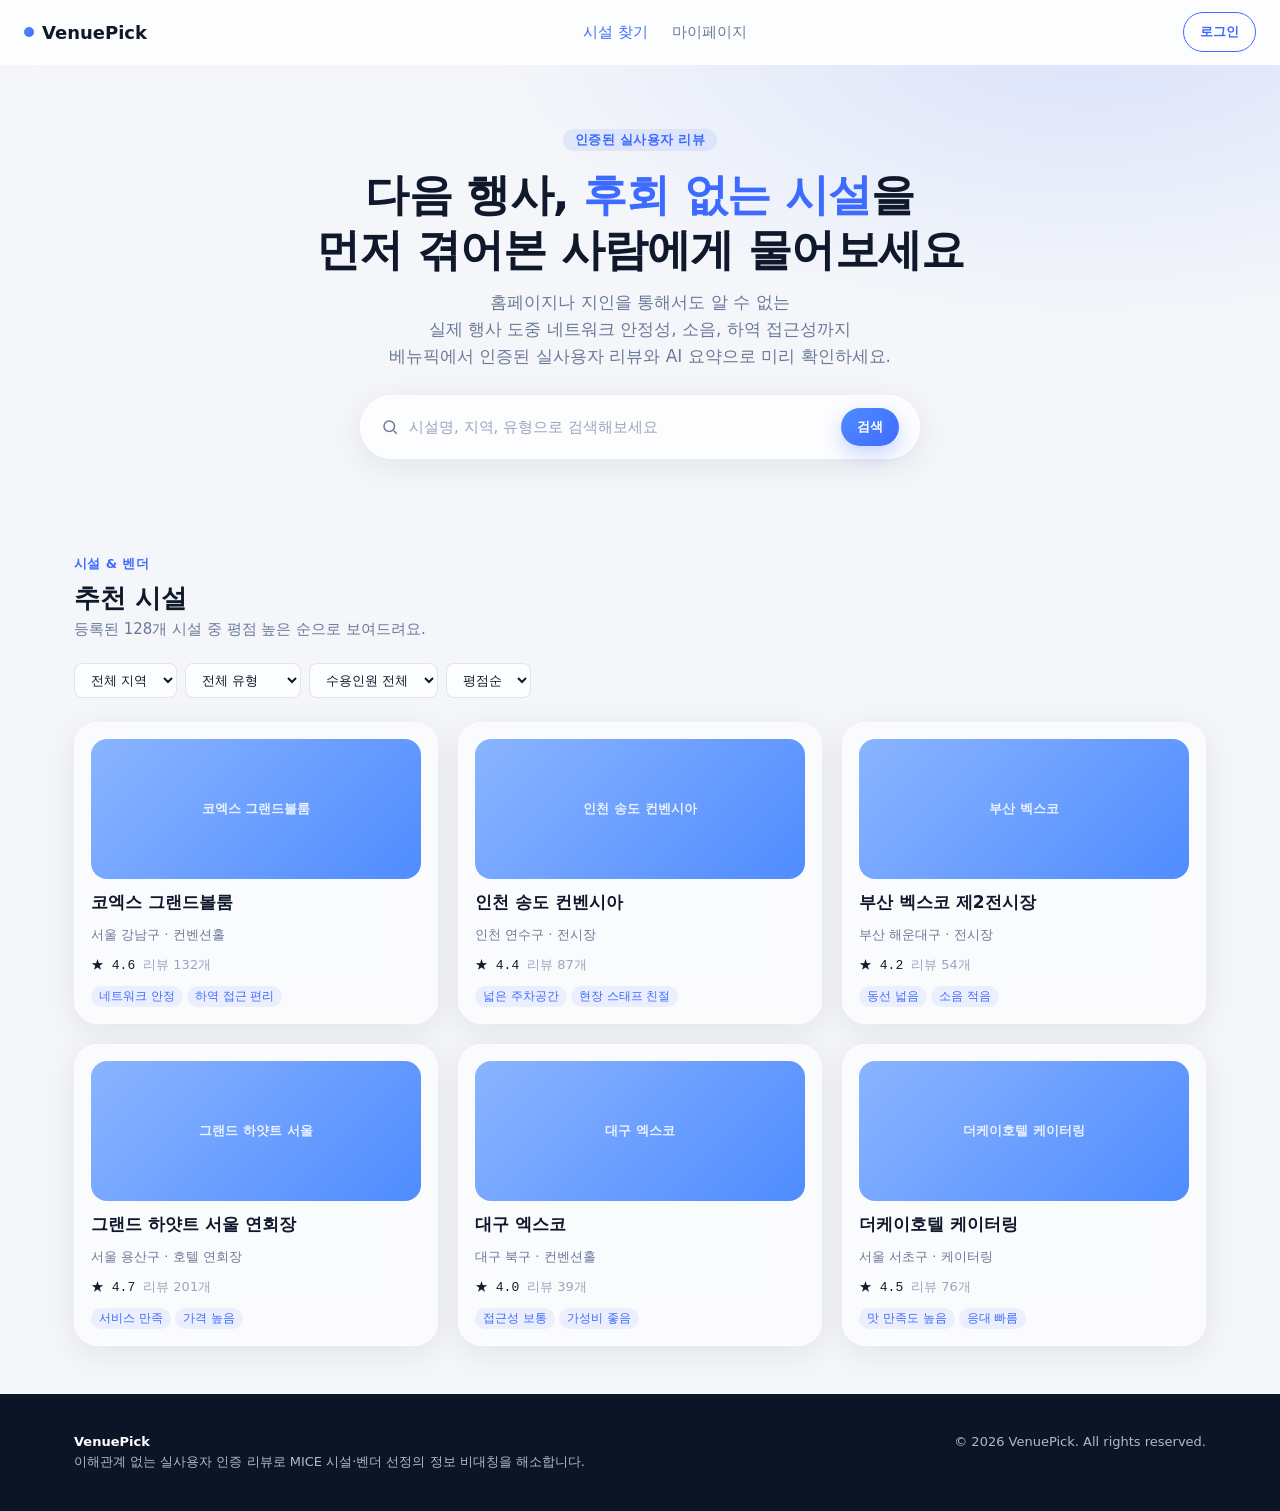
==== venuepick/prototype/index.html @ 82d4fcbd "rename folder" ====
<!doctype html>
<html lang="ko">
<head>
<meta charset="UTF-8" />
<meta name="viewport" content="width=device-width, initial-scale=1.0" />
<title>베뉴픽 | 이해관계 없는 실사용자 후기로 찾는 MICE 시설</title>
<meta name="description" content="PCO·이벤트 담당자를 위한 시설·벤더 비교 플랫폼. 인증된 실사용자 리뷰와 AI 요약으로 리스크 없는 선택을 하세요." />
<link rel="stylesheet" href="css/style.css" />
</head>
<body>

<nav class="nav-bar">
  <a href="index.html" class="nav-logo"><span class="dot"></span>VenuePick</a>
  <div class="nav-links">
    <a href="index.html" class="nav-link active">시설 찾기</a>
    <a href="mypage.html" class="nav-link">마이페이지</a>
  </div>
  <div class="nav-actions">
    <button class="btn btn-outline btn-sm">로그인</button>
  </div>
  <button class="nav-toggle" aria-label="메뉴 열기"></button>
</nav>

<header class="hero-band">
  <div class="hero-eyebrow">인증된 실사용자 리뷰</div>
  <h1 class="hero-title">다음 행사, <span>후회 없는 시설</span>을<br />먼저 겪어본 사람에게 물어보세요</h1>
  <p class="hero-sub">
    홈페이지나 지인을 통해서도 알 수 없는<br />
    실제 행사 도중 네트워크 안정성, 소음, 하역 접근성까지<br />
    베뉴픽에서 인증된 실사용자 리뷰와 AI 요약으로 미리 확인하세요.
  </p>
  <div class="hero-search-wrap">
    <div class="search-input">
      <svg width="18" height="18" viewBox="0 0 24 24" fill="none" stroke="currentColor" stroke-width="2"><circle cx="11" cy="11" r="7"/><path d="m21 21-4.3-4.3"/></svg>
      <input type="text" placeholder="시설명, 지역, 유형으로 검색해보세요" />
      <button class="btn btn-primary btn-sm">검색</button>
    </div>
  </div>
</header>

<main class="content-band">
  <div class="container">
    <div class="section-head">
      <div class="section-eyebrow">시설 & 벤더</div>
      <h2 class="section-title">추천 시설</h2>
      <p class="section-desc">등록된 128개 시설 중 평점 높은 순으로 보여드려요.</p>
    </div>

    <div class="filter-bar">
      <select class="filter-select">
        <option>전체 지역</option>
        <option>서울</option>
        <option>경기·인천</option>
        <option>부산</option>
        <option>대구·경북</option>
      </select>
      <select class="filter-select">
        <option>전체 유형</option>
        <option>컨벤션홀</option>
        <option>전시장</option>
        <option>케이터링</option>
        <option>호텔 연회장</option>
      </select>
      <select class="filter-select">
        <option>수용인원 전체</option>
        <option>~100명</option>
        <option>100~300명</option>
        <option>300~1000명</option>
        <option>1000명 이상</option>
      </select>
      <select class="filter-select">
        <option>평점순</option>
        <option>최신순</option>
      </select>
    </div>

    <div class="facility-grid" style="margin-top:24px;">

      <a href="facility.html" class="glass-card card-facility fade-up" style="text-decoration:none; color:inherit;">
        <div class="thumb">코엑스 그랜드볼룸</div>
        <h3 class="name">코엑스 그랜드볼룸</h3>
        <div class="region">서울 강남구 · 컨벤션홀</div>
        <div class="meta-row">
          <span class="rating-num">★ 4.6</span>
          <span class="review-count">리뷰 132개</span>
        </div>
        <div class="tag-row">
          <span class="tag-chip">네트워크 안정</span>
          <span class="tag-chip">하역 접근 편리</span>
        </div>
      </a>

      <a href="facility.html" class="glass-card card-facility fade-up" style="text-decoration:none; color:inherit;">
        <div class="thumb">인천 송도 컨벤시아</div>
        <h3 class="name">인천 송도 컨벤시아</h3>
        <div class="region">인천 연수구 · 전시장</div>
        <div class="meta-row">
          <span class="rating-num">★ 4.4</span>
          <span class="review-count">리뷰 87개</span>
        </div>
        <div class="tag-row">
          <span class="tag-chip">넓은 주차공간</span>
          <span class="tag-chip">현장 스태프 친절</span>
        </div>
      </a>

      <a href="facility.html" class="glass-card card-facility fade-up" style="text-decoration:none; color:inherit;">
        <div class="thumb">부산 벡스코</div>
        <h3 class="name">부산 벡스코 제2전시장</h3>
        <div class="region">부산 해운대구 · 전시장</div>
        <div class="meta-row">
          <span class="rating-num">★ 4.2</span>
          <span class="review-count">리뷰 54개</span>
        </div>
        <div class="tag-row">
          <span class="tag-chip">동선 넓음</span>
          <span class="tag-chip">소음 적음</span>
        </div>
      </a>

      <a href="facility.html" class="glass-card card-facility fade-up" style="text-decoration:none; color:inherit;">
        <div class="thumb">그랜드 하얏트 서울</div>
        <h3 class="name">그랜드 하얏트 서울 연회장</h3>
        <div class="region">서울 용산구 · 호텔 연회장</div>
        <div class="meta-row">
          <span class="rating-num">★ 4.7</span>
          <span class="review-count">리뷰 201개</span>
        </div>
        <div class="tag-row">
          <span class="tag-chip">서비스 만족</span>
          <span class="tag-chip">가격 높음</span>
        </div>
      </a>

      <a href="facility.html" class="glass-card card-facility fade-up" style="text-decoration:none; color:inherit;">
        <div class="thumb">대구 엑스코</div>
        <h3 class="name">대구 엑스코</h3>
        <div class="region">대구 북구 · 컨벤션홀</div>
        <div class="meta-row">
          <span class="rating-num">★ 4.0</span>
          <span class="review-count">리뷰 39개</span>
        </div>
        <div class="tag-row">
          <span class="tag-chip">접근성 보통</span>
          <span class="tag-chip">가성비 좋음</span>
        </div>
      </a>

      <a href="facility.html" class="glass-card card-facility fade-up" style="text-decoration:none; color:inherit;">
        <div class="thumb">더케이호텔 케이터링</div>
        <h3 class="name">더케이호텔 케이터링</h3>
        <div class="region">서울 서초구 · 케이터링</div>
        <div class="meta-row">
          <span class="rating-num">★ 4.5</span>
          <span class="review-count">리뷰 76개</span>
        </div>
        <div class="tag-row">
          <span class="tag-chip">맛 만족도 높음</span>
          <span class="tag-chip">응대 빠름</span>
        </div>
      </a>

    </div>

    <!-- 검색 결과 0건일 때 노출되는 empty-state 예시 (기본 숨김) -->
    <div class="glass-card empty-state" style="display:none; margin-top:24px;">
      <div class="icon">
        <svg width="24" height="24" viewBox="0 0 24 24" fill="none" stroke="currentColor" stroke-width="2"><circle cx="11" cy="11" r="7"/><path d="m21 21-4.3-4.3"/></svg>
      </div>
      <p>조건에 맞는 시설이 없어요</p>
      <button class="btn btn-outline btn-sm">필터 초기화</button>
    </div>
  </div>
</main>

<footer class="footer">
  <div class="container">
    <div>
      <div class="footer-brand">VenuePick</div>
      <div>이해관계 없는 실사용자 인증 리뷰로 MICE 시설·벤더 선정의 정보 비대칭을 해소합니다.</div>
    </div>
    <div>© 2026 VenuePick. All rights reserved.</div>
  </div>
</footer>

<script src="js/app.js"></script>
</body>
</html>
---- venuepick/prototype/css/style.css ----
/* ============================================================
   VenuePick — design-system.md 기반 토큰 + 컴포넌트 스타일
   ============================================================ */

:root {
  /* colors */
  --primary: #3e6bff;
  --primary-soft: #4f8cff;
  --primary-tint: #8ab4ff;
  --primary-pale: #c3d6ff;
  --on-primary: #ffffff;
  --ink: #10192b;
  --ink-strong: #0b1526;
  --body: #6b7a99;
  --mute: #9aa5bd;
  --hairline: rgba(16, 25, 43, 0.1);
  --hairline-dark: rgba(255, 255, 255, 0.12);
  --base-bg: #f4f6fa;
  --deep-bg: #0b1526;
  --deep-bg-soft: #101d33;
  --glass-light: rgba(255, 255, 255, 0.55);
  --glass-light-strong: rgba(255, 255, 255, 0.75);
  --glass-dark: rgba(20, 35, 60, 0.55);
  --glass-border-light: rgba(255, 255, 255, 0.6);
  --glass-border-dark: rgba(255, 255, 255, 0.12);
  --warning: #e8a33d;
  --warning-bg: rgba(232, 163, 61, 0.14);
  --on-dark-ink: #f4f6fa;
  --on-dark-body: #aeb9d1;

  /* radius */
  --radius-sm: 8px;
  --radius-md: 16px;
  --radius-lg: 24px;
  --radius-pill: 9999px;

  /* spacing */
  --space-xxs: 2px;
  --space-xs: 4px;
  --space-sm: 8px;
  --space-md: 12px;
  --space-lg: 16px;
  --space-xl: 20px;
  --space-2xl: 24px;
  --space-3xl: 32px;
  --space-4xl: 40px;
  --space-5xl: 48px;
  --space-6xl: 64px;

  /* elevation */
  --shadow-glass: 0 8px 32px rgba(16, 25, 43, 0.08);
  --shadow-glass-hover: 0 16px 40px rgba(16, 25, 43, 0.14);
  --shadow-glass-dark: 0 8px 32px rgba(0, 0, 0, 0.35);
  --shadow-glass-dark-hover: 0 16px 40px rgba(0, 0, 0, 0.45);
  --shadow-modal: 0 24px 64px rgba(11, 21, 38, 0.35);

  /* fonts */
  --font-display: "Pretendard", "Space Grotesk", system-ui, -apple-system, sans-serif;
  --font-body: "Pretendard", "Inter", system-ui, -apple-system, sans-serif;
  --font-mono: "JetBrains Mono", "SFMono-Regular", Menlo, monospace;
}

* { box-sizing: border-box; }
html, body { margin: 0; padding: 0; }

body {
  font-family: var(--font-body);
  background: var(--base-bg);
  color: var(--ink);
  -webkit-font-smoothing: antialiased;
}

a { color: inherit; text-decoration: none; }
ul { list-style: none; margin: 0; padding: 0; }
button { font-family: inherit; cursor: pointer; border: none; }
input, select, textarea { font-family: inherit; }

.container {
  max-width: 1180px;
  margin: 0 auto;
  padding: 0 var(--space-2xl);
}

/* ---------- nav-bar ---------- */
.nav-bar {
  position: sticky;
  top: 0;
  z-index: 40;
  display: flex;
  align-items: center;
  justify-content: space-between;
  gap: var(--space-lg);
  padding: var(--space-md) var(--space-2xl);
  background: var(--glass-light-strong);
  backdrop-filter: blur(16px);
  -webkit-backdrop-filter: blur(16px);
  border-bottom: 1px solid var(--glass-border-light);
}

.nav-logo {
  display: flex;
  align-items: center;
  gap: var(--space-sm);
  font-family: var(--font-display);
  font-weight: 700;
  font-size: 18px;
  color: var(--ink);
}
.nav-logo .dot {
  width: 10px;
  height: 10px;
  border-radius: 50%;
  background: linear-gradient(135deg, var(--primary-soft), var(--primary));
}

.nav-links {
  display: flex;
  align-items: center;
  gap: var(--space-2xl);
}
.nav-link {
  font-size: 15px;
  color: var(--body);
  font-weight: 500;
  transition: color 150ms ease;
}
.nav-link.active,
.nav-link:hover { color: var(--primary); }

.nav-actions { display: flex; align-items: center; gap: var(--space-md); }

.nav-toggle {
  display: none;
  background: none;
  width: 36px;
  height: 36px;
  border-radius: var(--radius-sm);
  align-items: center;
  justify-content: center;
}
.nav-toggle span,
.nav-toggle::before,
.nav-toggle::after {
  content: "";
  display: block;
  width: 18px;
  height: 2px;
  background: var(--ink);
  border-radius: 2px;
  position: relative;
}
.nav-toggle::before { margin-bottom: 4px; }
.nav-toggle::after { margin-top: 4px; }

/* ---------- buttons ---------- */
.btn {
  display: inline-flex;
  align-items: center;
  justify-content: center;
  gap: var(--space-xs);
  font-weight: 600;
  font-size: 15px;
  line-height: 22px;
  border-radius: var(--radius-pill);
  padding: var(--space-md) var(--space-2xl);
  transition: transform 150ms ease, box-shadow 150ms ease, opacity 150ms ease;
  white-space: nowrap;
}
.btn:active { transform: scale(0.98); }

.btn-primary {
  background: linear-gradient(135deg, var(--primary-soft), var(--primary));
  color: var(--on-primary);
  box-shadow: 0 8px 20px rgba(62, 107, 255, 0.28);
}
.btn-primary:hover { box-shadow: 0 12px 28px rgba(62, 107, 255, 0.36); }
.btn-primary:disabled {
  opacity: 0.45;
  box-shadow: none;
  cursor: not-allowed;
}

.btn-outline {
  background: var(--glass-light);
  color: var(--primary);
  border: 1.5px solid var(--primary);
}
.btn-outline:hover { background: rgba(62, 107, 255, 0.08); }

.btn-ghost {
  background: transparent;
  color: var(--body);
  padding: var(--space-sm) var(--space-lg);
}
.btn-ghost:hover { color: var(--ink); }

.btn-ghost.danger:hover { color: #c0392b; }

.btn-sm { padding: var(--space-sm) var(--space-lg); font-size: 13px; }

/* ---------- inputs ---------- */
.search-input {
  display: flex;
  align-items: center;
  gap: var(--space-sm);
  background: var(--glass-light-strong);
  backdrop-filter: blur(12px);
  border: 1px solid var(--glass-border-light);
  border-radius: var(--radius-pill);
  padding: var(--space-md) var(--space-xl);
  box-shadow: var(--shadow-glass);
}
.search-input input {
  border: none;
  background: transparent;
  outline: none;
  font-size: 15px;
  color: var(--ink);
  flex: 1;
  min-width: 0;
}
.search-input input::placeholder { color: var(--mute); }
.search-input svg { flex-shrink: 0; color: var(--body); }

.filter-bar {
  display: flex;
  flex-wrap: wrap;
  gap: var(--space-sm);
  margin-top: var(--space-xl);
}
.filter-select {
  background: var(--glass-light-strong);
  color: var(--ink);
  border: 1px solid var(--hairline);
  border-radius: var(--radius-sm);
  padding: var(--space-sm) var(--space-md);
  font-size: 13px;
  font-weight: 500;
}

/* ---------- hero-band ---------- */
.hero-band {
  background:
    radial-gradient(600px 300px at 85% -10%, rgba(62, 107, 255, 0.14), transparent),
    var(--base-bg);
  padding: var(--space-6xl) var(--space-2xl) var(--space-5xl);
  text-align: center;
}
.hero-eyebrow {
  display: inline-flex;
  align-items: center;
  gap: var(--space-xs);
  font-size: 13px;
  font-weight: 600;
  letter-spacing: 0.4px;
  color: var(--primary);
  background: rgba(62, 107, 255, 0.1);
  border-radius: var(--radius-pill);
  padding: var(--space-xxs) var(--space-md);
  margin-bottom: var(--space-lg);
}
.hero-title {
  font-family: var(--font-display);
  font-weight: 700;
  font-size: 44px;
  line-height: 1.25;
  letter-spacing: -0.8px;
  color: var(--ink);
  margin: 0 0 var(--space-md);
}
.hero-title span { color: var(--primary); }
.hero-sub {
  font-size: 17px;
  color: var(--body);
  max-width: 560px;
  margin: 0 auto var(--space-2xl);
  line-height: 1.6;
}
.hero-search-wrap { max-width: 560px; margin: 0 auto; }

/* ---------- content bands ---------- */
.content-band { padding: var(--space-5xl) var(--space-2xl); }
.content-band-dark {
  background: linear-gradient(180deg, var(--deep-bg) 0%, var(--deep-bg-soft) 100%);
  color: var(--on-dark-ink);
  padding: var(--space-5xl) var(--space-2xl);
}
.section-head { margin-bottom: var(--space-2xl); }
.section-eyebrow {
  font-size: 13px;
  font-weight: 600;
  letter-spacing: 0.4px;
  color: var(--primary);
  text-transform: uppercase;
  margin-bottom: var(--space-sm);
}
.content-band-dark .section-eyebrow { color: var(--primary-tint); }
.section-title {
  font-family: var(--font-display);
  font-weight: 700;
  font-size: 26px;
  margin: 0;
}
.section-desc { color: var(--body); font-size: 15px; margin-top: var(--space-xs); }
.content-band-dark .section-desc { color: var(--on-dark-body); }

/* ---------- glass card base ---------- */
.glass-card {
  background: var(--glass-light);
  backdrop-filter: blur(20px);
  -webkit-backdrop-filter: blur(20px);
  border: 1px solid var(--glass-border-light);
  border-radius: var(--radius-lg);
  box-shadow: var(--shadow-glass);
  transition: transform 150ms ease, box-shadow 150ms ease;
}
.glass-card:hover { transform: translateY(-2px); box-shadow: var(--shadow-glass-hover); }

.glass-card-dark {
  background: var(--glass-dark);
  backdrop-filter: blur(20px);
  -webkit-backdrop-filter: blur(20px);
  border: 1px solid var(--glass-border-dark);
  border-radius: var(--radius-lg);
  box-shadow: var(--shadow-glass-dark);
  color: var(--on-dark-ink);
}

/* ---------- card-facility ---------- */
.facility-grid {
  display: grid;
  grid-template-columns: repeat(3, 1fr);
  gap: var(--space-xl);
}
.card-facility { padding: var(--space-lg); display: flex; flex-direction: column; gap: var(--space-md); }
.card-facility .thumb {
  height: 140px;
  border-radius: var(--radius-md);
  background: linear-gradient(135deg, var(--primary-tint), var(--primary-soft));
  display: flex;
  align-items: center;
  justify-content: center;
  color: rgba(255, 255, 255, 0.85);
  font-size: 13px;
  font-weight: 600;
}
.card-facility .name {
  font-family: var(--font-display);
  font-weight: 700;
  font-size: 17px;
  margin: 0;
}
.card-facility .region { color: var(--body); font-size: 13px; }
.card-facility .meta-row {
  display: flex;
  align-items: center;
  gap: var(--space-sm);
  font-size: 13px;
}
.rating-num {
  font-family: var(--font-mono);
  font-weight: 500;
  color: var(--ink);
}
.rating-num.lg { font-size: 28px; font-weight: 700; }
.review-count { color: var(--mute); }
.tag-row { display: flex; flex-wrap: wrap; gap: var(--space-xs); }
.tag-chip {
  background: rgba(62, 107, 255, 0.08);
  color: var(--primary);
  font-size: 12px;
  font-weight: 500;
  padding: var(--space-xxs) var(--space-sm);
  border-radius: var(--radius-pill);
}

/* ---------- empty-state ---------- */
.empty-state {
  text-align: center;
  padding: var(--space-4xl);
  color: var(--body);
}
.empty-state .icon {
  width: 56px;
  height: 56px;
  border-radius: 50%;
  background: rgba(62, 107, 255, 0.08);
  color: var(--primary);
  display: flex;
  align-items: center;
  justify-content: center;
  margin: 0 auto var(--space-lg);
}
.empty-state p { margin: 0 0 var(--space-lg); font-size: 15px; }

/* ---------- badge-verified ---------- */
.badge-verified {
  display: inline-flex;
  align-items: center;
  gap: var(--space-xxs);
  background: linear-gradient(135deg, var(--primary-soft), var(--primary-tint));
  color: var(--on-primary);
  font-size: 12px;
  font-weight: 600;
  padding: var(--space-xxs) var(--space-md);
  border-radius: var(--radius-pill);
}

/* ---------- facility detail header ---------- */
.detail-header {
  display: flex;
  gap: var(--space-2xl);
  align-items: flex-start;
  flex-wrap: wrap;
}
.detail-thumb {
  width: 260px;
  height: 180px;
  flex-shrink: 0;
  border-radius: var(--radius-lg);
  background: linear-gradient(135deg, var(--primary-tint), var(--primary-soft));
}
.detail-info { flex: 1; min-width: 240px; }
.breadcrumb { font-size: 13px; color: var(--mute); margin-bottom: var(--space-md); }
.breadcrumb a { color: var(--body); }
.detail-title {
  font-family: var(--font-display);
  font-size: 30px;
  font-weight: 700;
  margin: 0 0 var(--space-sm);
}
.detail-sub { color: var(--body); font-size: 14px; margin-bottom: var(--space-lg); }
.detail-rating-row { display: flex; align-items: center; gap: var(--space-lg); margin-bottom: var(--space-xl); }
.stars { color: var(--primary); letter-spacing: 2px; }

/* ---------- AI summary card ---------- */
.ai-summary-card { padding: var(--space-2xl); }
.ai-summary-head { display: flex; align-items: center; gap: var(--space-sm); margin-bottom: var(--space-xl); }
.ai-summary-head .badge-ai {
  background: rgba(138, 180, 255, 0.16);
  color: var(--primary-tint);
  font-size: 12px;
  font-weight: 700;
  padding: var(--space-xxs) var(--space-md);
  border-radius: var(--radius-pill);
}
.ai-summary-head h3 { margin: 0; font-family: var(--font-display); font-size: 19px; }
.ai-summary-grid { display: grid; grid-template-columns: 1fr 1fr; gap: var(--space-2xl); }
.ai-col h4 { margin: 0 0 var(--space-md); font-size: 14px; color: var(--on-dark-body); }
.ai-col.pros h4 { color: var(--primary-tint); }
.ai-col ul { display: flex; flex-direction: column; gap: var(--space-sm); }
.ai-col li {
  font-size: 14px;
  line-height: 1.6;
  padding-left: var(--space-lg);
  position: relative;
  color: var(--on-dark-ink);
}
.ai-col li::before {
  content: "";
  position: absolute;
  left: 0;
  top: 8px;
  width: 6px;
  height: 6px;
  border-radius: 50%;
  background: var(--primary-tint);
}
.ai-col.cons li::before { background: var(--warning); }
.ai-keywords { display: flex; flex-wrap: wrap; gap: var(--space-xs); margin-top: var(--space-xl); }
.ai-keyword {
  background: rgba(255, 255, 255, 0.08);
  border: 1px solid var(--glass-border-dark);
  color: var(--on-dark-ink);
  font-size: 12px;
  padding: var(--space-xxs) var(--space-md);
  border-radius: var(--radius-pill);
}
.ai-summary-note {
  color: var(--on-dark-body);
  font-size: 14px;
  padding: var(--space-lg) 0;
}

/* ---------- stat cards ---------- */
.stat-grid {
  display: grid;
  grid-template-columns: repeat(3, 1fr);
  gap: var(--space-xl);
  margin-bottom: var(--space-2xl);
}
.stat-card { padding: var(--space-xl); text-align: left; }
.stat-label { font-size: 13px; color: var(--on-dark-body); margin-bottom: var(--space-sm); }
.stat-value { font-family: var(--font-mono); font-size: 30px; font-weight: 700; color: var(--on-dark-ink); }
.stat-value small { font-size: 15px; font-weight: 500; color: var(--on-dark-body); margin-left: var(--space-xs); }

/* ---------- chart + wordcloud row ---------- */
.insight-grid {
  display: grid;
  grid-template-columns: 1fr 1fr;
  gap: var(--space-xl);
}
.chart-card, .wordcloud-card { padding: var(--space-2xl); }
.chart-card h4, .wordcloud-card h4 {
  margin: 0 0 var(--space-xl);
  font-family: var(--font-display);
  font-size: 16px;
  color: var(--on-dark-ink);
}
.donut-wrap { display: flex; align-items: center; gap: var(--space-2xl); flex-wrap: wrap; }
.donut {
  width: 148px;
  height: 148px;
  border-radius: 50%;
  flex-shrink: 0;
  position: relative;
  display: flex;
  align-items: center;
  justify-content: center;
}
.donut::before {
  content: "";
  position: absolute;
  inset: 22px;
  border-radius: 50%;
  background: var(--deep-bg-soft);
}
.donut-center { position: relative; z-index: 1; text-align: center; }
.donut-center .num { font-family: var(--font-mono); font-size: 22px; font-weight: 700; color: var(--on-dark-ink); }
.donut-center .lbl { font-size: 11px; color: var(--on-dark-body); }

.donut-legend { display: flex; flex-direction: column; gap: var(--space-md); flex: 1; min-width: 160px; }
.donut-legend-row { display: flex; align-items: center; gap: var(--space-sm); font-size: 13px; }
.donut-legend-row .swatch { width: 10px; height: 10px; border-radius: 3px; flex-shrink: 0; }
.donut-legend-row .name { flex: 1; color: var(--on-dark-ink); }
.donut-legend-row .val { font-family: var(--font-mono); color: var(--on-dark-body); font-size: 13px; }

.wordcloud { display: flex; flex-wrap: wrap; gap: var(--space-sm) var(--space-md); align-items: center; }
.wordcloud span { font-family: var(--font-display); font-weight: 600; }

/* ---------- reviews ---------- */
.review-list { display: flex; flex-direction: column; gap: var(--space-lg); }
.review-card { padding: var(--space-xl); }
.review-top { display: flex; align-items: center; justify-content: space-between; margin-bottom: var(--space-md); gap: var(--space-md); flex-wrap: wrap; }
.review-author { display: flex; align-items: center; gap: var(--space-sm); }
.avatar {
  width: 32px; height: 32px; border-radius: 50%;
  background: linear-gradient(135deg, var(--primary-tint), var(--primary));
  color: #fff; display: flex; align-items: center; justify-content: center;
  font-size: 13px; font-weight: 700;
}
.review-meta { font-size: 12px; color: var(--mute); }
.review-name { font-size: 14px; font-weight: 600; }
.review-rating-row {
  display: flex; flex-wrap: wrap; gap: var(--space-md);
  margin-bottom: var(--space-md);
  padding: var(--space-sm) var(--space-md);
  background: rgba(62, 107, 255, 0.05);
  border-radius: var(--radius-sm);
}
.rating-chip { display: flex; align-items: center; gap: var(--space-xs); font-size: 12px; color: var(--body); }
.rating-chip .rating-num { font-size: 13px; }
.review-body { font-size: 14px; line-height: 1.7; color: var(--ink); margin: 0; }

/* ---------- modal ---------- */
.modal-overlay {
  position: fixed; inset: 0;
  background: rgba(11, 21, 38, 0.45);
  backdrop-filter: blur(4px);
  display: flex; align-items: flex-end; justify-content: center;
  z-index: 100;
  opacity: 0; pointer-events: none;
  transition: opacity 200ms ease;
}
.modal-overlay.open { opacity: 1; pointer-events: auto; }
@media (min-width: 640px) {
  .modal-overlay { align-items: center; }
}
.modal-review {
  background: #ffffff;
  backdrop-filter: blur(24px);
  border: 1px solid var(--glass-border-light);
  box-shadow: var(--shadow-modal);
  border-radius: var(--radius-lg) var(--radius-lg) 0 0;
  width: 100%;
  max-width: 560px;
  max-height: 88vh;
  overflow-y: auto;
  padding: var(--space-2xl);
  transform: translateY(24px);
  transition: transform 200ms ease;
}
.modal-overlay.open .modal-review { transform: translateY(0); }
@media (min-width: 640px) {
  .modal-review { border-radius: var(--radius-lg); }
}
.modal-head { display: flex; align-items: center; justify-content: space-between; margin-bottom: var(--space-xl); }
.modal-head h3 { margin: 0; font-family: var(--font-display); font-size: 20px; }
.modal-close { background: none; color: var(--body); font-size: 20px; width: 32px; height: 32px; border-radius: 50%; }
.modal-close:hover { background: var(--hairline); }

.form-group { margin-bottom: var(--space-xl); }
.form-label { display: block; font-size: 13px; font-weight: 600; color: var(--ink); margin-bottom: var(--space-sm); }
.rating-input-row { display: flex; align-items: center; justify-content: space-between; padding: var(--space-sm) 0; }
.rating-input-row .cat-name { font-size: 14px; color: var(--body); }
.star-picker { display: flex; gap: var(--space-xs); }
.star-picker button { background: none; font-size: 20px; color: var(--hairline); transition: color 150ms; }
.star-picker button.filled,
.star-picker button:hover,
.star-picker button:hover ~ button { color: var(--primary-tint); }

.form-textarea {
  width: 100%;
  min-height: 110px;
  border-radius: var(--radius-md);
  border: 1px solid var(--hairline);
  background: rgba(255, 255, 255, 0.6);
  padding: var(--space-md) var(--space-lg);
  font-size: 14px;
  resize: vertical;
  outline: none;
  color: var(--ink);
}
.form-textarea:focus { border-color: var(--primary); }
.char-counter { text-align: right; font-size: 12px; color: var(--mute); margin-top: var(--space-xs); }
.char-counter.ok { color: var(--primary); }

.form-file {
  display: flex;
  align-items: center;
  justify-content: center;
  width: 100%;
  min-height: 72px;
  border: 1.5px dashed var(--hairline);
  border-radius: var(--radius-md);
  padding: var(--space-xl) var(--space-lg);
  text-align: center;
  font-size: 13px;
  line-height: 1.5;
  color: var(--body);
  cursor: pointer;
  background: rgba(255, 255, 255, 0.4);
}
.form-file:hover { border-color: var(--primary-tint); }
.file-hint { font-size: 12px; color: var(--mute); margin-top: var(--space-xs); }
.file-error { font-size: 12px; color: #c0392b; margin-top: var(--space-xs); display: none; }

.modal-actions { display: flex; gap: var(--space-md); margin-top: var(--space-2xl); }
.modal-actions .btn { flex: 1; }

/* ---------- toast ---------- */
.toast {
  position: fixed;
  bottom: var(--space-2xl);
  left: 50%;
  transform: translate(-50%, 16px);
  background: var(--ink-strong);
  color: #fff;
  font-size: 14px;
  padding: var(--space-md) var(--space-xl);
  border-radius: var(--radius-md);
  box-shadow: var(--shadow-modal);
  display: flex;
  align-items: center;
  gap: var(--space-sm);
  z-index: 200;
  opacity: 0;
  pointer-events: none;
  transition: opacity 200ms ease, transform 200ms ease;
}
.toast.show { opacity: 1; transform: translate(-50%, 0); }
.toast .check { color: var(--primary-tint); }

/* ---------- footer ---------- */
.footer {
  background: var(--deep-bg);
  color: var(--on-dark-body);
  padding: var(--space-4xl) var(--space-2xl);
  font-size: 13px;
}
.footer .container { display: flex; justify-content: space-between; flex-wrap: wrap; gap: var(--space-lg); }
.footer-brand { font-family: var(--font-display); font-weight: 700; color: #fff; margin-bottom: var(--space-xs); }

/* ---------- mypage ---------- */
.mypage-header { display: flex; align-items: center; justify-content: space-between; margin-bottom: var(--space-2xl); flex-wrap: wrap; gap: var(--space-md); }
.my-review-card { padding: var(--space-xl); }
.my-review-facility { font-size: 13px; color: var(--primary); font-weight: 600; margin-bottom: var(--space-xs); }
.my-review-actions { display: flex; gap: var(--space-xs); }

/* ---------- skeleton ---------- */
.skeleton {
  background: linear-gradient(90deg, var(--hairline) 25%, rgba(16,25,43,0.16) 37%, var(--hairline) 63%);
  background-size: 400% 100%;
  animation: skeleton-pulse 1.2s ease-in-out infinite;
}
@keyframes skeleton-pulse {
  0% { background-position: 100% 50%; }
  100% { background-position: 0 50%; }
}

/* ---------- animation ---------- */
@keyframes fade-up {
  from { opacity: 0; transform: translateY(8px); }
  to { opacity: 1; transform: translateY(0); }
}
.fade-up { animation: fade-up 200ms ease-out both; }

/* ---------- responsive ---------- */
@media (max-width: 960px) {
  .facility-grid { grid-template-columns: repeat(2, 1fr); }
  .stat-grid { grid-template-columns: 1fr 1fr 1fr; }
  .insight-grid { grid-template-columns: 1fr; }
}
@media (max-width: 768px) {
  .nav-links { display: none; }
  .nav-toggle { display: flex; }
  .facility-grid { grid-template-columns: 1fr; }
  .stat-grid { grid-template-columns: 1fr; }
  .hero-title { font-size: 30px; }
  .detail-header { flex-direction: column; }
  .detail-thumb { width: 100%; }
  .ai-summary-grid { grid-template-columns: 1fr; gap: var(--space-lg); }
}
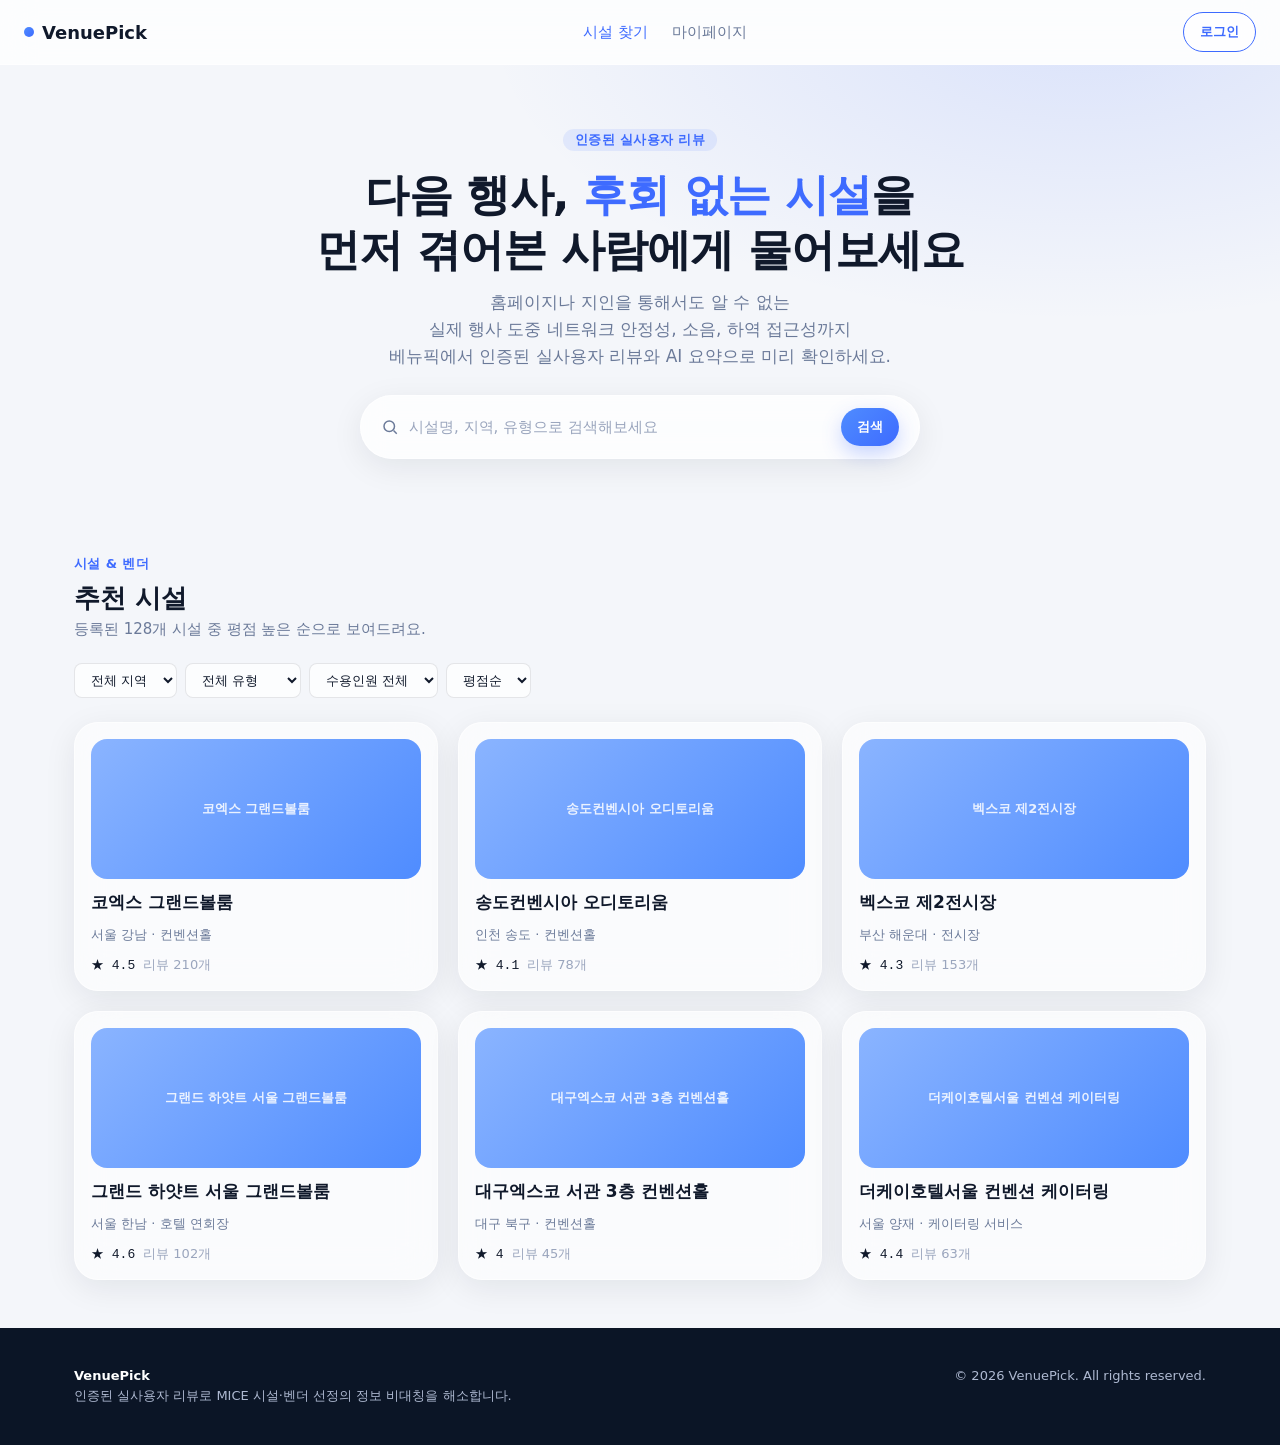
==== commit 8cef2e7c: "add per-facility review stats and update rendering Co-Authored-By: Claude Sonnet 5 <noreply@anthropi" ====
--- a/venuepick/prototype/index.html
+++ b/venuepick/prototype/index.html
@@ -3,7 +3,7 @@
 <head>
 <meta charset="UTF-8" />
 <meta name="viewport" content="width=device-width, initial-scale=1.0" />
-<title>베뉴픽 | 이해관계 없는 실사용자 후기로 찾는 MICE 시설</title>
+<title>인증된 실사용자 리뷰로 MICE 시설·벤더 선정의 정보 비대칭을 해소합니다.</title>
 <meta name="description" content="PCO·이벤트 담당자를 위한 시설·벤더 비교 플랫폼. 인증된 실사용자 리뷰와 AI 요약으로 리스크 없는 선택을 하세요." />
 <link rel="stylesheet" href="css/style.css" />
 </head>
@@ -74,93 +74,7 @@
       </select>
     </div>
 
-    <div class="facility-grid" style="margin-top:24px;">
-
-      <a href="facility.html" class="glass-card card-facility fade-up" style="text-decoration:none; color:inherit;">
-        <div class="thumb">코엑스 그랜드볼룸</div>
-        <h3 class="name">코엑스 그랜드볼룸</h3>
-        <div class="region">서울 강남구 · 컨벤션홀</div>
-        <div class="meta-row">
-          <span class="rating-num">★ 4.6</span>
-          <span class="review-count">리뷰 132개</span>
-        </div>
-        <div class="tag-row">
-          <span class="tag-chip">네트워크 안정</span>
-          <span class="tag-chip">하역 접근 편리</span>
-        </div>
-      </a>
-
-      <a href="facility.html" class="glass-card card-facility fade-up" style="text-decoration:none; color:inherit;">
-        <div class="thumb">인천 송도 컨벤시아</div>
-        <h3 class="name">인천 송도 컨벤시아</h3>
-        <div class="region">인천 연수구 · 전시장</div>
-        <div class="meta-row">
-          <span class="rating-num">★ 4.4</span>
-          <span class="review-count">리뷰 87개</span>
-        </div>
-        <div class="tag-row">
-          <span class="tag-chip">넓은 주차공간</span>
-          <span class="tag-chip">현장 스태프 친절</span>
-        </div>
-      </a>
-
-      <a href="facility.html" class="glass-card card-facility fade-up" style="text-decoration:none; color:inherit;">
-        <div class="thumb">부산 벡스코</div>
-        <h3 class="name">부산 벡스코 제2전시장</h3>
-        <div class="region">부산 해운대구 · 전시장</div>
-        <div class="meta-row">
-          <span class="rating-num">★ 4.2</span>
-          <span class="review-count">리뷰 54개</span>
-        </div>
-        <div class="tag-row">
-          <span class="tag-chip">동선 넓음</span>
-          <span class="tag-chip">소음 적음</span>
-        </div>
-      </a>
-
-      <a href="facility.html" class="glass-card card-facility fade-up" style="text-decoration:none; color:inherit;">
-        <div class="thumb">그랜드 하얏트 서울</div>
-        <h3 class="name">그랜드 하얏트 서울 연회장</h3>
-        <div class="region">서울 용산구 · 호텔 연회장</div>
-        <div class="meta-row">
-          <span class="rating-num">★ 4.7</span>
-          <span class="review-count">리뷰 201개</span>
-        </div>
-        <div class="tag-row">
-          <span class="tag-chip">서비스 만족</span>
-          <span class="tag-chip">가격 높음</span>
-        </div>
-      </a>
-
-      <a href="facility.html" class="glass-card card-facility fade-up" style="text-decoration:none; color:inherit;">
-        <div class="thumb">대구 엑스코</div>
-        <h3 class="name">대구 엑스코</h3>
-        <div class="region">대구 북구 · 컨벤션홀</div>
-        <div class="meta-row">
-          <span class="rating-num">★ 4.0</span>
-          <span class="review-count">리뷰 39개</span>
-        </div>
-        <div class="tag-row">
-          <span class="tag-chip">접근성 보통</span>
-          <span class="tag-chip">가성비 좋음</span>
-        </div>
-      </a>
-
-      <a href="facility.html" class="glass-card card-facility fade-up" style="text-decoration:none; color:inherit;">
-        <div class="thumb">더케이호텔 케이터링</div>
-        <h3 class="name">더케이호텔 케이터링</h3>
-        <div class="region">서울 서초구 · 케이터링</div>
-        <div class="meta-row">
-          <span class="rating-num">★ 4.5</span>
-          <span class="review-count">리뷰 76개</span>
-        </div>
-        <div class="tag-row">
-          <span class="tag-chip">맛 만족도 높음</span>
-          <span class="tag-chip">응대 빠름</span>
-        </div>
-      </a>
-
-    </div>
+    <div class="facility-grid" style="margin-top:24px;"></div>
 
     <!-- 검색 결과 0건일 때 노출되는 empty-state 예시 (기본 숨김) -->
     <div class="glass-card empty-state" style="display:none; margin-top:24px;">
@@ -177,7 +91,7 @@
   <div class="container">
     <div>
       <div class="footer-brand">VenuePick</div>
-      <div>이해관계 없는 실사용자 인증 리뷰로 MICE 시설·벤더 선정의 정보 비대칭을 해소합니다.</div>
+      <div>인증된 실사용자 리뷰로 MICE 시설·벤더 선정의 정보 비대칭을 해소합니다.</div>
     </div>
     <div>© 2026 VenuePick. All rights reserved.</div>
   </div>
